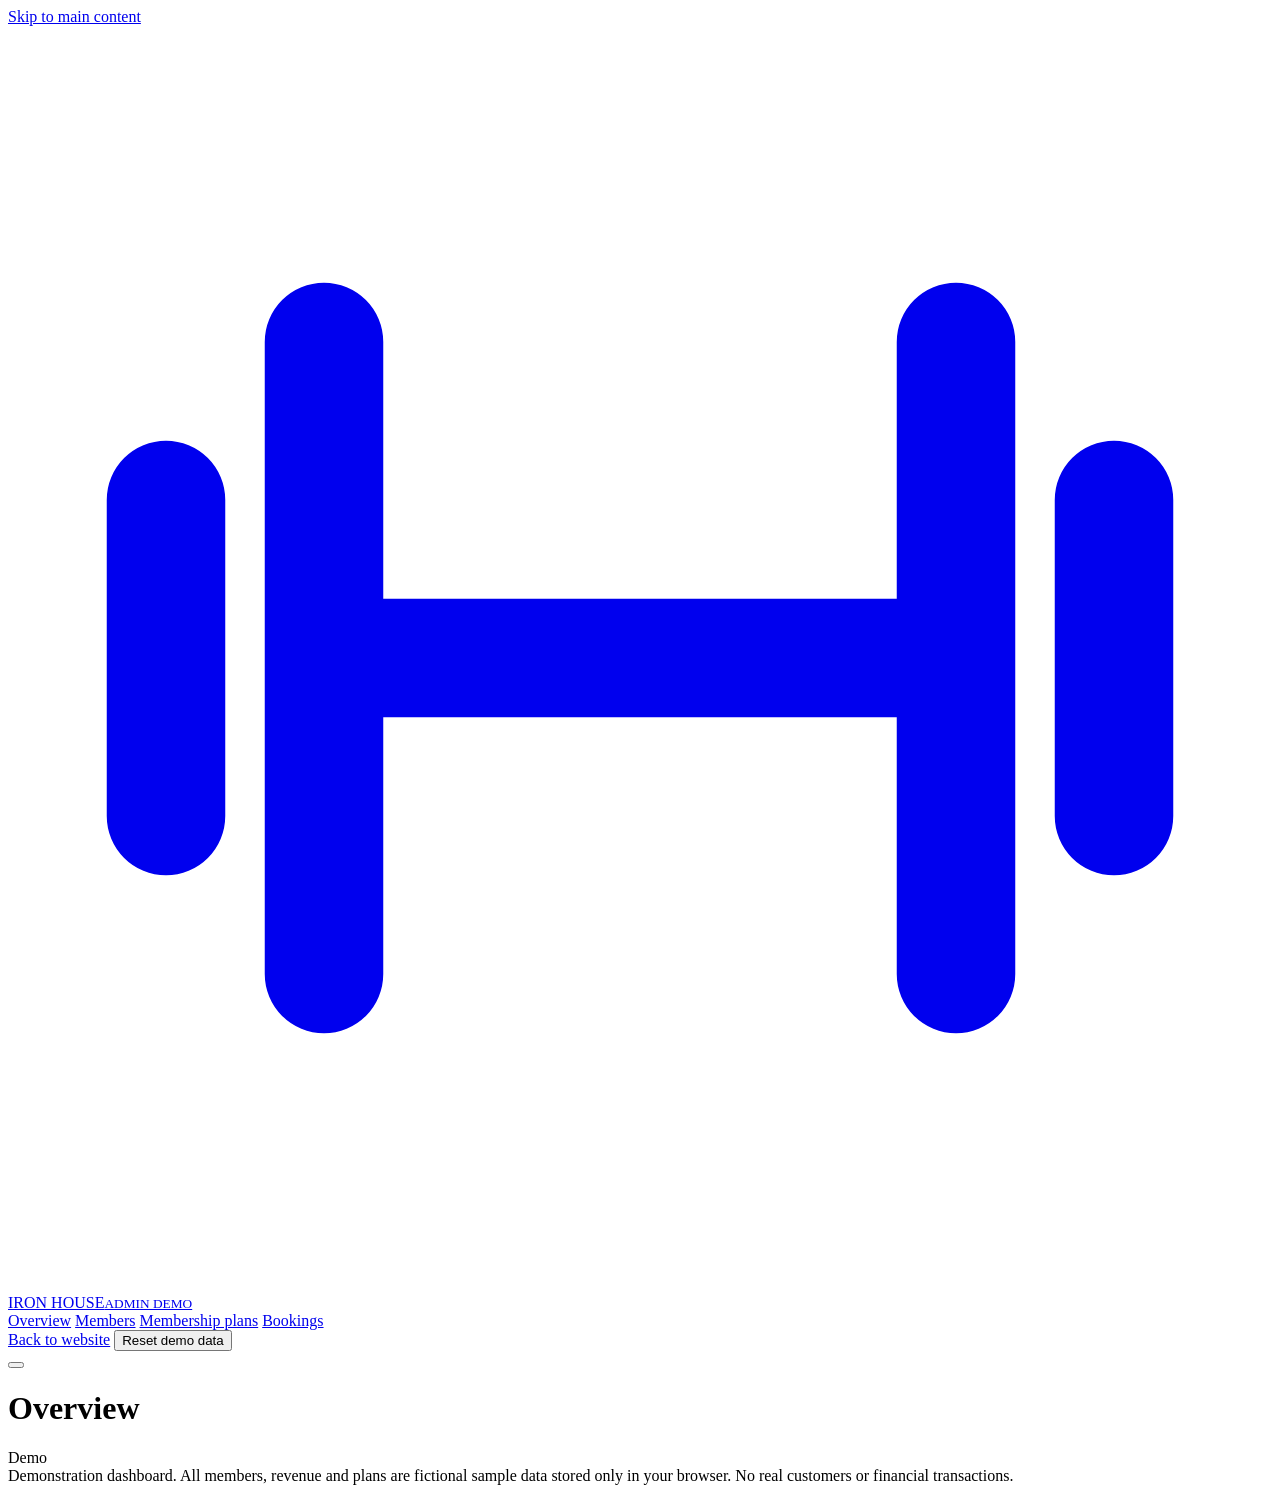
==== dashboard.html @ 9001ff1f "Add files via upload" ====
<!doctype html>
<html lang="en">
<head>
  <meta charset="utf-8">
  <meta name="viewport" content="width=device-width, initial-scale=1">
  <title>Dashboard Demo | IRON HOUSE FITNESS</title>
  <meta name="description" content="Demo gym management dashboard for IRON HOUSE FITNESS: members, memberships, revenue chart and plans. All data is fictional and stored only in your browser.">
  <meta name="theme-color" content="#0a0a0a">
  <meta name="robots" content="noindex">
  <link rel="icon" href="assets/favicon.svg" type="image/svg+xml">
  <link rel="preconnect" href="https://fonts.googleapis.com">
  <link rel="preconnect" href="https://fonts.gstatic.com" crossorigin>
  <link href="https://fonts.googleapis.com/css2?family=Barlow+Condensed:wght@700;800&family=Inter:wght@400;500;600;700&display=swap" rel="stylesheet">
  <link rel="stylesheet" href="css/base.css">
  <link rel="stylesheet" href="css/dashboard.css">
  <link rel="stylesheet" href="css/rtl.css">
</head>
<body>
  <a class="skip-link" href="#dash-main">Skip to main content</a>
  <div class="shell">
    <aside class="sidebar" id="sidebar" aria-label="Dashboard navigation">
      <a href="index.html" class="wordmark" aria-label="IRON HOUSE FITNESS website">
        <svg class="wordmark-mark" viewBox="0 0 32 32" aria-hidden="true"><path d="M4 12v8M8 8v16M24 8v16M28 12v8M8 16h16" fill="none" stroke="currentColor" stroke-width="3" stroke-linecap="round"/></svg>
        <span>IRON HOUSE<small>ADMIN DEMO</small></span>
      </a>
      <nav class="side-nav">
        <a href="#overview" data-view="overview"><i data-icon="dashboard"></i> Overview</a>
        <a href="#members" data-view="members"><i data-icon="users"></i> Members</a>
        <a href="#plans" data-view="plans"><i data-icon="card"></i> Membership plans</a>
        <a href="#bookings" data-view="bookings"><i data-icon="calendar"></i> Bookings</a>
      </nav>
      <div class="side-foot">
        <a href="index.html" class="side-link"><i data-icon="home"></i> Back to website</a>
        <button type="button" class="side-link" id="reset-demo"><i data-icon="refresh"></i> Reset demo data</button>
      </div>
    </aside>
    <div class="scrim" id="scrim"></div>

    <div class="content">
      <header class="topbar">
        <button class="icon-btn menu-btn" id="open-sidebar" type="button" aria-label="Open navigation" aria-controls="sidebar" aria-expanded="false"><i data-icon="menu"></i></button>
        <div class="topbar-title"><h1 id="view-title">Overview</h1><p id="view-sub"></p></div>
        <span class="badge badge-demo">Demo</span>
      </header>
      <div class="demo-banner" role="note"><i data-icon="info"></i><span>Demonstration dashboard. All members, revenue and plans are fictional sample data stored only in your browser. No real customers or financial transactions.</span></div>

      <main id="dash-main" tabindex="-1">
        <div id="error-box"></div>

        <!-- Overview -->
        <section class="view" id="view-overview" aria-labelledby="view-title" hidden>
          <div class="kpis" id="kpis"></div>
          <div class="grid-2">
            <article class="panel chart-panel">
              <div class="panel-head"><h2>Monthly revenue</h2><span class="muted">Fictional data · EGP</span></div>
              <div id="chart" class="chart" role="img" aria-label="Bar chart of fictional monthly revenue for the last 12 months"></div>
            </article>
            <article class="panel">
              <div class="panel-head"><h2>Expiring soon</h2><span class="muted">Next 14 days</span></div>
              <ul class="list" id="expiring-list"></ul>
            </article>
          </div>
          <article class="panel">
            <div class="panel-head"><h2>Recent registrations</h2><a href="#members" class="link">View all members</a></div>
            <div class="table-wrap"><table class="table" id="recent-table"></table></div>
          </article>
        </section>

        <!-- Members -->
        <section class="view" id="view-members" aria-labelledby="view-title" hidden>
          <div class="panel">
            <div class="toolbar-d">
              <div class="search"><i data-icon="search"></i><label for="m-search" class="sr-only">Search members</label><input id="m-search" class="input" type="search" placeholder="Search by name, email or ID"></div>
              <label class="sr-only" for="m-status">Filter by status</label>
              <select id="m-status" class="select">
                <option value="all">All statuses</option>
                <option>Active</option><option>Expiring</option><option>Expired</option><option>Pending</option><option>Frozen</option><option>Cancelled</option>
              </select>
              <label class="sr-only" for="m-plan">Filter by plan</label>
              <select id="m-plan" class="select"><option value="all">All plans</option></select>
              <button type="button" class="btn btn-ghost btn-sm" id="export-csv"><i data-icon="download"></i> Export CSV</button>
              <button type="button" class="btn btn-primary btn-sm" id="add-member"><i data-icon="plus"></i> Add member</button>
            </div>
            <p class="muted count" id="m-count" aria-live="polite"></p>
            <div class="table-wrap"><table class="table members" id="members-table"></table></div>
            <div id="m-empty"></div>
            <div class="pager" id="pager"></div>
          </div>
        </section>

        <!-- Plans -->
        <section class="view" id="view-plans" aria-labelledby="view-title" hidden>
          <div class="plans-d" id="plans-d"></div>
          <p class="muted note">Changing a price here also updates the public website's plan cards in this browser, a simple preview of what a connected admin panel would do.</p>
        </section>
        <!-- Bookings -->
        <section class="view" id="view-bookings" aria-labelledby="view-title" hidden>
          <div class="panel">
            <p class="muted count" id="b-count" aria-live="polite"></p>
            <div class="table-wrap"><table class="table bookings" id="bookings-table"></table></div>
            <div id="b-empty"></div>
          </div>
        </section>
      </main>
    </div>
  </div>

  <script src="js/data.js"></script>
  <script src="js/ui.js"></script>
  <script src="js/i18n.js"></script>
  <script src="js/dashboard.js"></script>
</body>
</html>
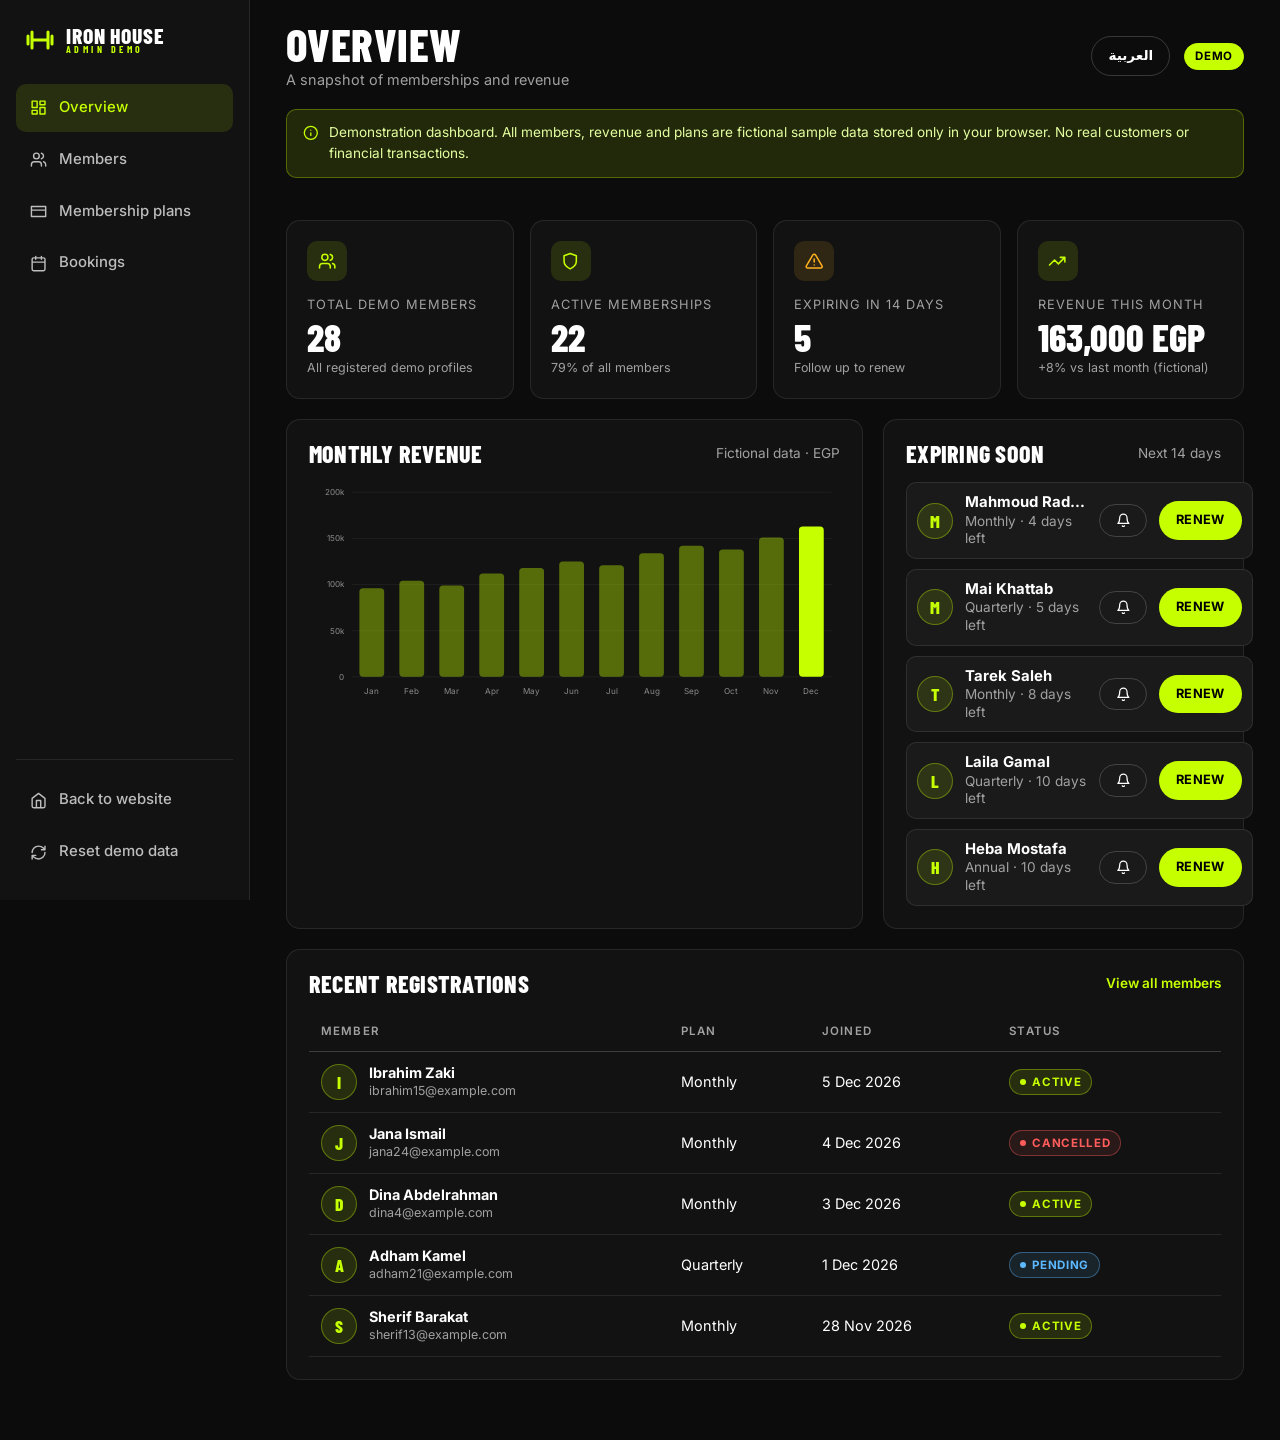
==== commit e4ee1528: "Add files via upload" ====
--- a/dashboard.html
+++ b/dashboard.html
@@ -8,20 +8,19 @@
   <meta name="theme-color" content="#0a0a0a">
   <meta name="robots" content="noindex">
   <link rel="icon" href="assets/favicon.svg" type="image/svg+xml">
-  <link rel="preconnect" href="https://fonts.googleapis.com">
-  <link rel="preconnect" href="https://fonts.gstatic.com" crossorigin>
-  <link href="https://fonts.googleapis.com/css2?family=Barlow+Condensed:wght@700;800&family=Inter:wght@400;500;600;700&display=swap" rel="stylesheet">
-  <link rel="stylesheet" href="css/base.css">
-  <link rel="stylesheet" href="css/dashboard.css">
-  <link rel="stylesheet" href="css/rtl.css">
+  <link rel="preload" as="font" type="font/woff2" href="assets/fonts/inter-latin.woff2" crossorigin>
+  <link rel="preload" as="font" type="font/woff2" href="assets/fonts/barlow-condensed-800.woff2" crossorigin>
+  <link rel="preload" as="font" type="font/woff2" href="assets/fonts/barlow-condensed-700.woff2" crossorigin>
+  <link rel="stylesheet" href="css/dashboard.min.css">
+  <script>(function(d){try{if(localStorage.getItem("ironhouse.lang")==="ar"){d.lang="ar";d.dir="rtl";}}catch(e){}})(document.documentElement);</script>
 </head>
 <body>
   <a class="skip-link" href="#dash-main">Skip to main content</a>
   <div class="shell">
     <aside class="sidebar" id="sidebar" aria-label="Dashboard navigation">
-      <a href="index.html" class="wordmark" aria-label="IRON HOUSE FITNESS website">
+      <a href="index.html" class="wordmark">
         <svg class="wordmark-mark" viewBox="0 0 32 32" aria-hidden="true"><path d="M4 12v8M8 8v16M24 8v16M28 12v8M8 16h16" fill="none" stroke="currentColor" stroke-width="3" stroke-linecap="round"/></svg>
-        <span>IRON HOUSE<small>ADMIN DEMO</small></span>
+        <span>IRON HOUSE <small>ADMIN DEMO</small></span>
       </a>
       <nav class="side-nav">
         <a href="#overview" data-view="overview"><i data-icon="dashboard"></i> Overview</a>
@@ -53,7 +52,7 @@
           <div class="grid-2">
             <article class="panel chart-panel">
               <div class="panel-head"><h2>Monthly revenue</h2><span class="muted">Fictional data · EGP</span></div>
-              <div id="chart" class="chart" role="img" aria-label="Bar chart of fictional monthly revenue for the last 12 months"></div>
+              <div id="chart" class="chart" role="group" aria-label="Bar chart of fictional monthly revenue for the last 12 months"></div>
             </article>
             <article class="panel">
               <div class="panel-head"><h2>Expiring soon</h2><span class="muted">Next 14 days</span></div>
@@ -105,9 +104,6 @@
     </div>
   </div>
 
-  <script src="js/data.js"></script>
-  <script src="js/ui.js"></script>
-  <script src="js/i18n.js"></script>
-  <script src="js/dashboard.js"></script>
+  <script src="js/dashboard.min.js" defer></script>
 </body>
 </html>
--- a/css/dashboard.min.css
+++ b/css/dashboard.min.css
@@ -0,0 +1 @@
+@font-face{font-family:Inter;font-style:normal;font-weight:400 700;font-display:swap;src:url(../assets/fonts/inter-latin.woff2) format("woff2");unicode-range:U+0000-00FF,U+0131,U+0152-0153,U+02BB-02BC,U+02C6,U+02DA,U+02DC,U+0304,U+0308,U+0329,U+2000-206F,U+20AC,U+2122,U+2191,U+2193,U+2212,U+2215,U+FEFF,U+FFFD}@font-face{font-family:Barlow Condensed;font-style:normal;font-weight:700;font-display:swap;src:url(../assets/fonts/barlow-condensed-700.woff2) format("woff2");unicode-range:U+0000-00FF,U+0131,U+0152-0153,U+02BB-02BC,U+02C6,U+02DA,U+02DC,U+0304,U+0308,U+0329,U+2000-206F,U+20AC,U+2122,U+2191,U+2193,U+2212,U+2215,U+FEFF,U+FFFD}@font-face{font-family:Barlow Condensed;font-style:normal;font-weight:800;font-display:swap;src:url(../assets/fonts/barlow-condensed-800.woff2) format("woff2");unicode-range:U+0000-00FF,U+0131,U+0152-0153,U+02BB-02BC,U+02C6,U+02DA,U+02DC,U+0304,U+0308,U+0329,U+2000-206F,U+20AC,U+2122,U+2191,U+2193,U+2212,U+2215,U+FEFF,U+FFFD}@font-face{font-family:Cairo;font-style:normal;font-weight:400 800;font-display:swap;src:url(../assets/fonts/cairo-arabic.woff2) format("woff2");unicode-range:U+0600-06FF,U+0750-077F,U+0870-0891,U+0897-08E1,U+08E3-08FF,U+200C-200E,U+2010-2011,U+204F,U+2E41,U+FB50-FDFF,U+FE70-FE74,U+FE76-FEFC,U+102E0-102FB,U+10E60-10E7E,U+10EC2-10EC7,U+10EC9-10EEE,U+10EF0-10EFF,U+1EE00-1EE03,U+1EE05-1EE1F,U+1EE21-1EE22,U+1EE24,U+1EE27,U+1EE29-1EE32,U+1EE34-1EE37,U+1EE39,U+1EE3B,U+1EE42,U+1EE47,U+1EE49,U+1EE4B,U+1EE4D-1EE4F,U+1EE51-1EE52,U+1EE54,U+1EE57,U+1EE59,U+1EE5B,U+1EE5D,U+1EE5F,U+1EE61-1EE62,U+1EE64,U+1EE67-1EE6A,U+1EE6C-1EE72,U+1EE74-1EE77,U+1EE79-1EE7C,U+1EE7E,U+1EE80-1EE89,U+1EE8B-1EE9B,U+1EEA1-1EEA3,U+1EEA5-1EEA9,U+1EEAB-1EEBB,U+1EEF0-1EEF1}@font-face{font-family:Cairo;font-style:normal;font-weight:400 800;font-display:swap;src:url(../assets/fonts/cairo-latin.woff2) format("woff2");unicode-range:U+0000-00FF,U+0131,U+0152-0153,U+02BB-02BC,U+02C6,U+02DA,U+02DC,U+0304,U+0308,U+0329,U+2000-206F,U+20AC,U+2122,U+2191,U+2193,U+2212,U+2215,U+FEFF,U+FFFD}:root{--bg: #0a0a0a;--surface: #121212;--surface-2: #1a1a1a;--surface-3: #232323;--border: rgba(255, 255, 255, .09);--border-strong: rgba(255, 255, 255, .18);--text: #ffffff;--muted: #a1a1a1;--lime: #c6ff00;--lime-dark: #a6d600;--lime-soft: rgba(198, 255, 0, .12);--danger: #ff5c5c;--warn: #ffb020;--info: #5cb8ff;--radius: 14px;--radius-sm: 8px;--font-display: "Barlow Condensed", "Arial Narrow", Impact, sans-serif;--font-body: "Inter", system-ui, -apple-system, "Segoe UI", Roboto, sans-serif;--ease: cubic-bezier(.22, 1, .36, 1)}*,*:before,*:after{box-sizing:border-box}html{scroll-behavior:smooth;scroll-padding-top:84px;-webkit-text-size-adjust:100%}body{margin:0;background:var(--bg);color:var(--text);font-family:var(--font-body);font-size:16px;line-height:1.6;-webkit-font-smoothing:antialiased}img,svg{display:block;max-width:100%}a{color:inherit;text-decoration:none}button,input,select,textarea{font:inherit;color:inherit}button{cursor:pointer}h1,h2,h3,h4{font-family:var(--font-display);text-transform:uppercase;line-height:1.02;letter-spacing:.01em;margin:0;font-weight:800}p{margin:0}ul{margin:0;padding:0;list-style:none}:focus-visible{outline:2px solid var(--lime);outline-offset:3px;border-radius:4px}[hidden]{display:none!important}.sr-only{position:absolute;width:1px;height:1px;overflow:hidden;clip:rect(0 0 0 0);white-space:nowrap}.skip-link{position:absolute;left:12px;top:-60px;z-index:300;background:var(--lime);color:#000;padding:10px 16px;border-radius:8px;font-weight:700}.skip-link:focus{top:12px}.icon{width:1.15em;height:1.15em;flex:none;fill:none;stroke:currentColor;stroke-width:2;stroke-linecap:round;stroke-linejoin:round}.btn{display:inline-flex;align-items:center;justify-content:center;gap:10px;padding:14px 26px;border-radius:999px;border:1px solid transparent;font-weight:700;font-size:.95rem;letter-spacing:.02em;text-transform:uppercase;transition:transform .25s var(--ease),background .25s,color .25s,border-color .25s,box-shadow .25s;white-space:nowrap}.btn-primary{background:var(--lime);color:#000}.btn-primary:hover{background:#d9ff4d;transform:translateY(-2px);box-shadow:0 10px 30px -10px #c6ff0099}.btn-ghost{border-color:var(--border-strong);background:transparent;color:var(--text)}.btn-ghost:hover{border-color:var(--lime);color:var(--lime);transform:translateY(-2px)}.btn-danger{border-color:#ff5c5c66;color:var(--danger);background:transparent}.btn-danger:hover{background:#ff5c5c1f}.btn-sm{padding:8px 16px;font-size:.8rem}.btn-block{width:100%}.btn[disabled]{opacity:.5;pointer-events:none}.btn .icon{transition:transform .25s var(--ease)}.btn:hover .icon{transform:translate(3px)}.badge{display:inline-flex;align-items:center;gap:6px;padding:3px 10px;border-radius:999px;font-size:.72rem;font-weight:700;letter-spacing:.06em;text-transform:uppercase;border:1px solid var(--border-strong);color:var(--muted);background:#ffffff0a}.badge:before{content:"";width:6px;height:6px;border-radius:50%;background:currentColor}.badge.plain:before{display:none}.badge-active{color:var(--lime);border-color:#c6ff0059;background:var(--lime-soft)}.badge-expiring{color:var(--warn);border-color:#ffb02066;background:#ffb0201a}.badge-expired,.badge-cancelled{color:var(--danger);border-color:#ff5c5c66;background:#ff5c5c1a}.badge-pending{color:var(--info);border-color:#5cb8ff66;background:#5cb8ff1a}.badge-frozen{color:#b9a6ff;border-color:#b9a6ff66;background:#b9a6ff1a}.badge-demo{color:#000;background:var(--lime);border-color:var(--lime)}.badge-demo:before{display:none}.field{display:flex;flex-direction:column;gap:6px;margin-bottom:16px}.field label,.field .label{font-size:.82rem;font-weight:600;color:#d4d4d4;letter-spacing:.03em}.input,.select,.textarea{width:100%;background:var(--surface-2);border:1px solid var(--border-strong);border-radius:var(--radius-sm);padding:12px 14px;transition:border-color .2s,box-shadow .2s}.textarea{min-height:120px;resize:vertical}.input::placeholder,.textarea::placeholder{color:#8f8f8f}.input:focus,.select:focus,.textarea:focus{outline:none;border-color:var(--lime);box-shadow:0 0 0 3px var(--lime-soft)}.select{appearance:none;padding-right:38px;background-image:url("data:image/svg+xml,%3Csvg xmlns='http://www.w3.org/2000/svg' width='16' height='16' viewBox='0 0 24 24' fill='none' stroke='%23a1a1a1' stroke-width='2.5' stroke-linecap='round' stroke-linejoin='round'%3E%3Cpath d='m6 9 6 6 6-6'/%3E%3C/svg%3E");background-repeat:no-repeat;background-position:right 12px center}.select option{background:#1a1a1a}.field.has-error .input,.field.has-error .select,.field.has-error .textarea{border-color:var(--danger)}.field-error{color:var(--danger);font-size:.8rem;min-height:0}.field-error:empty{display:none}.form-note{font-size:.8rem;color:var(--muted);margin-top:12px}.form-row{display:grid;grid-template-columns:1fr 1fr;gap:0 16px}@media(max-width:560px){.form-row{grid-template-columns:1fr}}.alert{display:flex;gap:12px;padding:14px 16px;border-radius:var(--radius-sm);border:1px solid var(--border-strong);background:var(--surface-2);font-size:.9rem}.alert .icon{margin-top:3px}.alert-success{border-color:#c6ff0066;background:var(--lime-soft)}.alert-success .icon{color:var(--lime)}.alert-error{border-color:#ff5c5c66;background:#ff5c5c14}.alert-error .icon{color:var(--danger)}.modal-backdrop{position:fixed;inset:0;z-index:200;background:#000000bf;backdrop-filter:blur(6px);display:flex;align-items:center;justify-content:center;padding:20px;animation:fade .2s ease}.modal{width:100%;max-width:560px;max-height:calc(100vh - 40px);overflow:auto;background:var(--surface);border:1px solid var(--border-strong);border-radius:18px;padding:32px;position:relative;animation:pop .3s var(--ease)}.modal.wide{max-width:760px}.modal h2{font-size:2rem;margin-bottom:6px}.modal-close{position:absolute;top:14px;right:14px;width:40px;height:40px;border-radius:50%;border:1px solid var(--border);background:var(--surface-2);display:grid;place-items:center}.modal-close:hover{border-color:var(--lime);color:var(--lime)}@media(max-width:560px){.modal{padding:24px 20px}}body.modal-open{overflow:hidden}@keyframes fade{0%{opacity:0}}@keyframes pop{0%{opacity:0;transform:translateY(16px) scale(.98)}}.toasts{position:fixed;bottom:20px;left:50%;transform:translate(-50%);z-index:400;display:flex;flex-direction:column;gap:10px;width:min(92vw,420px)}.toast{display:flex;gap:10px;align-items:flex-start;padding:14px 16px;border-radius:12px;background:var(--surface-3);border:1px solid var(--border-strong);box-shadow:0 20px 50px -20px #000;font-size:.92rem;animation:pop .3s var(--ease)}.toast .icon{color:var(--lime);margin-top:3px}.toast.error .icon{color:var(--danger)}@media(prefers-reduced-motion:reduce){html{scroll-behavior:auto}*,*:before,*:after{animation-duration:.01ms!important;transition-duration:.01ms!important}}body{background:#0c0c0c}.shell{display:grid;grid-template-columns:250px 1fr;min-height:100vh}.sidebar{position:sticky;top:0;height:100vh;background:var(--surface);border-right:1px solid var(--border);padding:24px 16px;display:flex;flex-direction:column;gap:28px;z-index:60}.wordmark{display:inline-flex;align-items:center;gap:10px;padding:0 8px}.wordmark-mark{width:32px;height:32px;color:var(--lime)}.wordmark span{font-family:var(--font-display);font-weight:800;font-size:1.35rem;letter-spacing:.04em;line-height:.9;display:flex;flex-direction:column}.wordmark small{font-size:.62rem;letter-spacing:.35em;color:var(--lime);font-weight:700}.side-nav{display:grid;gap:4px}.side-nav a,.side-link{display:flex;align-items:center;gap:12px;padding:12px 14px;border-radius:10px;color:#bdbdbd;font-weight:500;font-size:.93rem;border:0;background:none;width:100%;text-align:left;transition:background .2s,color .2s}.side-nav a:hover,.side-link:hover{background:var(--surface-2);color:#fff}.side-nav a.active{background:var(--lime-soft);color:var(--lime)}.side-foot{margin-top:auto;display:grid;gap:4px;border-top:1px solid var(--border);padding-top:16px}.scrim{display:none}.content{min-width:0}.topbar{display:flex;align-items:center;gap:14px;padding:22px clamp(16px,3vw,36px) 8px}.topbar-title{flex:1;min-width:0}.topbar h1{font-size:clamp(2rem,4vw,2.8rem)}.topbar p{color:var(--muted);font-size:.9rem}.icon-btn.menu-btn{display:none}.icon-btn{width:40px;height:40px;border-radius:10px;border:1px solid var(--border-strong);background:var(--surface);display:inline-grid;place-items:center;transition:all .2s;flex:none}.icon-btn:hover:not([disabled]){border-color:var(--lime);color:var(--lime)}.icon-btn[disabled]{opacity:.35;cursor:default}.icon-btn.danger:hover{border-color:var(--danger);color:var(--danger)}.demo-banner{display:flex;gap:10px;align-items:flex-start;margin:10px clamp(16px,3vw,36px) 0;padding:12px 16px;background:var(--lime-soft);border:1px solid rgba(198,255,0,.3);border-radius:10px;font-size:.85rem;color:#e4ffa0}.demo-banner .icon{margin-top:3px;color:var(--lime)}main{padding:22px clamp(16px,3vw,36px) 60px;outline:none}.view[hidden]{display:none}.view>*+*{margin-top:20px}.muted{color:var(--muted);font-size:.85rem}.center{text-align:center}.link{color:var(--lime);font-size:.85rem;font-weight:600}.link:hover{text-decoration:underline}#error-box{margin-bottom:20px}.panel{background:var(--surface);border:1px solid var(--border);border-radius:var(--radius);padding:22px;min-width:0}.panel-head{display:flex;justify-content:space-between;align-items:center;gap:12px;margin-bottom:16px;flex-wrap:wrap}.panel-head h2{font-size:1.5rem}.kpis{display:grid;grid-template-columns:repeat(4,1fr);gap:16px}.kpi{background:var(--surface);border:1px solid var(--border);border-radius:var(--radius);padding:20px;position:relative;min-height:150px}.kpi-icon{width:40px;height:40px;border-radius:10px;background:var(--lime-soft);color:var(--lime);display:grid;place-items:center;margin-bottom:14px}.kpi.warn .kpi-icon{background:#ffb0201f;color:var(--warn)}.kpi-label{font-size:.8rem;color:var(--muted);text-transform:uppercase;letter-spacing:.08em}.kpi-value{font-family:var(--font-display);font-size:2.4rem;font-weight:800;line-height:1.1}.kpi-sub{font-size:.78rem;color:var(--muted)}.grid-2{display:grid;grid-template-columns:1.6fr 1fr;gap:20px}.view>.grid-2{margin-top:20px}@media(max-width:1100px){.kpis{grid-template-columns:repeat(2,1fr)}.grid-2{grid-template-columns:1fr}}@media(max-width:520px){.kpis{grid-template-columns:1fr}.kpi{min-height:0}}.skeleton{background:linear-gradient(90deg,var(--surface-2) 25%,var(--surface-3) 50%,var(--surface-2) 75%);background-size:200% 100%;animation:shimmer 1.3s infinite;border-radius:var(--radius-sm)}@keyframes shimmer{to{background-position:-200% 0}}.chart{position:relative}.chart svg{width:100%;height:auto;overflow:visible}.chart .grid{stroke:#ffffff12}.chart .axis{fill:#8a8a8a;font-size:11px;font-family:var(--font-body)}.chart .bar{fill:#c6ff0061;transition:fill .2s;cursor:pointer}.chart .bar.current,.chart .bar:hover,.chart .bar:focus{fill:var(--lime);outline:none}.tip{position:absolute;transform:translate(-50%,-100%);background:#000;border:1px solid var(--border-strong);border-radius:8px;padding:8px 12px;font-size:.8rem;pointer-events:none;white-space:nowrap;display:flex;flex-direction:column;z-index:5}.tip[hidden]{display:none}.tip strong{color:var(--lime)}.tip span{color:var(--muted)}.list{display:grid;gap:10px}.row-item{display:flex;align-items:center;gap:12px;padding:10px;border:1px solid var(--border);border-radius:10px;background:var(--surface-2)}.row-item .grow{flex:1;min-width:0;display:flex;flex-direction:column;line-height:1.3}.row-item strong{font-size:.93rem;overflow:hidden;text-overflow:ellipsis;white-space:nowrap}.avatar-sm{width:36px;height:36px;border-radius:50%;flex:none;background:var(--lime-soft);border:1px solid rgba(198,255,0,.35);color:var(--lime);display:grid;place-items:center;font-family:var(--font-display);font-weight:800;font-size:1.1rem}.empty-sm{display:flex;gap:10px;align-items:center;color:var(--muted);padding:18px 6px;font-size:.9rem}.empty-sm .icon{color:var(--lime)}.table-wrap{overflow-x:auto;margin:0 -6px;padding:0 6px}.table{width:100%;border-collapse:collapse;font-size:.9rem;min-width:480px}.table th{text-align:left;font-size:.72rem;text-transform:uppercase;letter-spacing:.1em;color:var(--muted);font-weight:600;padding:10px 12px;border-bottom:1px solid var(--border-strong);white-space:nowrap}.table td{padding:12px;border-bottom:1px solid var(--border);vertical-align:middle}.table tbody tr:hover{background:#ffffff06}.who{display:flex;align-items:center;gap:12px}.who>div{display:flex;flex-direction:column;line-height:1.3;min-width:0}.who .muted{font-size:.78rem}.sort{background:none;border:0;padding:0;color:inherit;font:inherit;text-transform:inherit;letter-spacing:inherit;display:inline-flex;gap:6px;align-items:center;cursor:pointer}.sort:hover{color:var(--lime)}.sort span{font-size:.6rem;color:var(--lime);min-width:8px}.actions{display:flex;align-items:center;gap:8px}.select-sm{padding:7px 28px 7px 10px;font-size:.82rem;width:auto;background-position:right 8px center}.members{min-width:760px}@media(max-width:1100px){.hide-md{display:none}.members{min-width:640px}}@media(max-width:720px){.hide-sm{display:none}.members{min-width:560px}}.toolbar-d{display:flex;flex-wrap:wrap;gap:10px;margin-bottom:14px;align-items:center}.toolbar-d .select{width:auto;min-width:150px}.search{position:relative;flex:1 1 240px}.search .icon{position:absolute;left:14px;top:50%;transform:translateY(-50%);color:var(--muted);pointer-events:none}.search .input{padding-left:40px}.count{margin-bottom:8px}.pager{display:flex;align-items:center;justify-content:center;gap:14px;margin-top:18px;font-size:.85rem;color:var(--muted)}.empty{text-align:center;padding:48px 16px}.empty-icon{width:52px;height:52px;margin:0 auto 12px;border-radius:50%;background:var(--surface-2);color:var(--lime);display:grid;place-items:center}.empty h3{font-size:1.5rem;margin-bottom:6px}.empty p{color:var(--muted);margin-bottom:16px}.plans-d{display:grid;grid-template-columns:repeat(3,1fr);gap:20px}.plan-d{display:flex;flex-direction:column;gap:14px}.plan-d-price strong{font-family:var(--font-display);font-size:3rem;font-weight:800;line-height:1}.plan-stats{display:grid;grid-template-columns:repeat(3,1fr);gap:8px;margin:0}.plan-stats div{background:var(--surface-2);border-radius:8px;padding:10px;text-align:center}.plan-stats dt{font-size:.68rem;color:var(--muted);text-transform:uppercase;letter-spacing:.1em}.plan-stats dd{margin:0;font-weight:700}.bar-track{height:6px;background:var(--surface-3);border-radius:99px;overflow:hidden}.bar-track span{display:block;height:100%;background:var(--lime);border-radius:99px}.perks-d{display:grid;gap:8px;font-size:.88rem;color:#d0d0d0;flex:1}.perks-d li{display:flex;gap:8px}.perks-d .icon{color:var(--lime);margin-top:4px}.note{margin-top:18px}@media(max-width:1000px){.plans-d{grid-template-columns:1fr}}@media(max-width:860px){.shell{grid-template-columns:1fr}.sidebar{position:fixed;inset:0 auto 0 0;width:270px;transform:translate(-102%);transition:transform .3s var(--ease)}.sidebar.open{transform:none}.scrim{position:fixed;inset:0;background:#000000a6;z-index:50;display:block;opacity:0;visibility:hidden;transition:opacity .3s}.scrim.show{opacity:1;visibility:visible}.icon-btn.menu-btn{display:inline-grid}}.kpis:empty{min-height:150px}#expiring-list:empty{min-height:369px}.chart:empty{aspect-ratio:720/300}@media(max-width:1100px){.kpis:empty{min-height:316px}}@media(max-width:520px){.kpis:empty{min-height:760px}}[dir=rtl]{--font-display: "Cairo", "Segoe UI", Tahoma, sans-serif;--font-body: "Cairo", "Segoe UI", Tahoma, sans-serif}[dir=rtl] :where(h1,h2,h3,h4,p,a,button,span,li,label,td,th,dt,dd,input,select,textarea,blockquote,figcaption,strong,em,small,div){letter-spacing:0;text-transform:none}[dir=rtl] .wordmark span{letter-spacing:.04em}[dir=rtl] .wordmark small{letter-spacing:.4em;text-transform:uppercase}[dir=rtl] h1,[dir=rtl] h2,[dir=rtl] h3,[dir=rtl] h4{line-height:1.3;font-weight:800}[dir=rtl] .hero h1{font-size:clamp(2.8rem,8vw,5.6rem);max-width:14ch;line-height:1.15}[dir=rtl] .section-head h2,[dir=rtl] .contact-grid h2,[dir=rtl] .cta h2{font-size:clamp(2rem,5vw,3.4rem)}[dir=rtl] .stat strong,[dir=rtl] .plan-price strong,[dir=rtl] .kpi-value,[dir=rtl] .class-time strong{font-family:"Barlow Condensed",var(--font-display)}[dir=rtl] .eyebrow{letter-spacing:.04em}[dir=rtl] .legal-back .icon{transform:none}.legal-back .icon{transform:scaleX(-1)}.lang-toggle{height:40px;padding:0 16px;border-radius:999px;border:1px solid var(--border-strong);background:transparent;font-weight:700;font-size:.85rem;transition:all .2s;margin-inline-start:12px;flex:none}.lang-toggle:hover{border-color:var(--lime);color:var(--lime)}.header-inner .lang-toggle{margin-inline-start:auto;margin-inline-end:10px}@media(min-width:961px){.header-inner .lang-toggle{margin-inline-start:18px;margin-inline-end:0}.header-inner{gap:16px}.header-inner .main-nav{margin-inline-start:auto}}[dir=rtl] .flip-rtl{transform:scaleX(-1)}[dir=rtl] .btn:hover .icon{transform:translate(-3px)}[dir=rtl] .btn:hover .flip-rtl{transform:scaleX(-1) translate(3px)}[dir=rtl] .hero-media:after{background:linear-gradient(270deg,#0a0a0af2,#0a0a0abf 45%,#0a0a0a4d),linear-gradient(0deg,var(--bg) 0%,transparent 25%)}[dir=rtl] .main-nav>a:not(.btn):after{transform-origin:right}[dir=rtl] .plan-tag{left:auto;right:30px}[dir=rtl] .card-tag{left:auto;right:12px}[dir=rtl] .class-time{padding-right:0;border-right:0;padding-left:18px;border-left:1px solid var(--border-strong)}[dir=rtl] .hours td{padding:2px 0 2px 24px}[dir=rtl] .select{background-position:left 12px center;padding-right:14px;padding-left:38px}[dir=rtl] .select-sm{background-position:left 8px center;padding:7px 10px 7px 28px}[dir=rtl] .modal-close{right:auto;left:14px}[dir=rtl] .modal h2{padding-inline-end:44px}[dir=rtl] .week-table th,[dir=rtl] .week-table td,[dir=rtl] .table th{text-align:right}[dir=rtl] .week-table th{width:110px}[dir=rtl] input[type=email],[dir=rtl] input[type=tel],[dir=rtl] input[type=number]{direction:ltr;text-align:right}[dir=rtl] .search .icon{left:auto;right:14px}[dir=rtl] .search .input{padding-left:14px;padding-right:40px}[dir=rtl] .testi blockquote{text-align:start}[dir=rtl] .sidebar{border-right:0;border-left:1px solid var(--border)}[dir=rtl] .side-nav a,[dir=rtl] .side-link{text-align:right}[dir=rtl] .chart svg{direction:ltr}@media(max-width:860px){[dir=rtl] .sidebar{inset:0 0 0 auto;transform:translate(102%)}[dir=rtl] .sidebar.open{transform:none}}[dir=rtl] .toasts{direction:rtl}@media(max-width:960px){[dir=rtl] .main-nav{text-align:right}}
